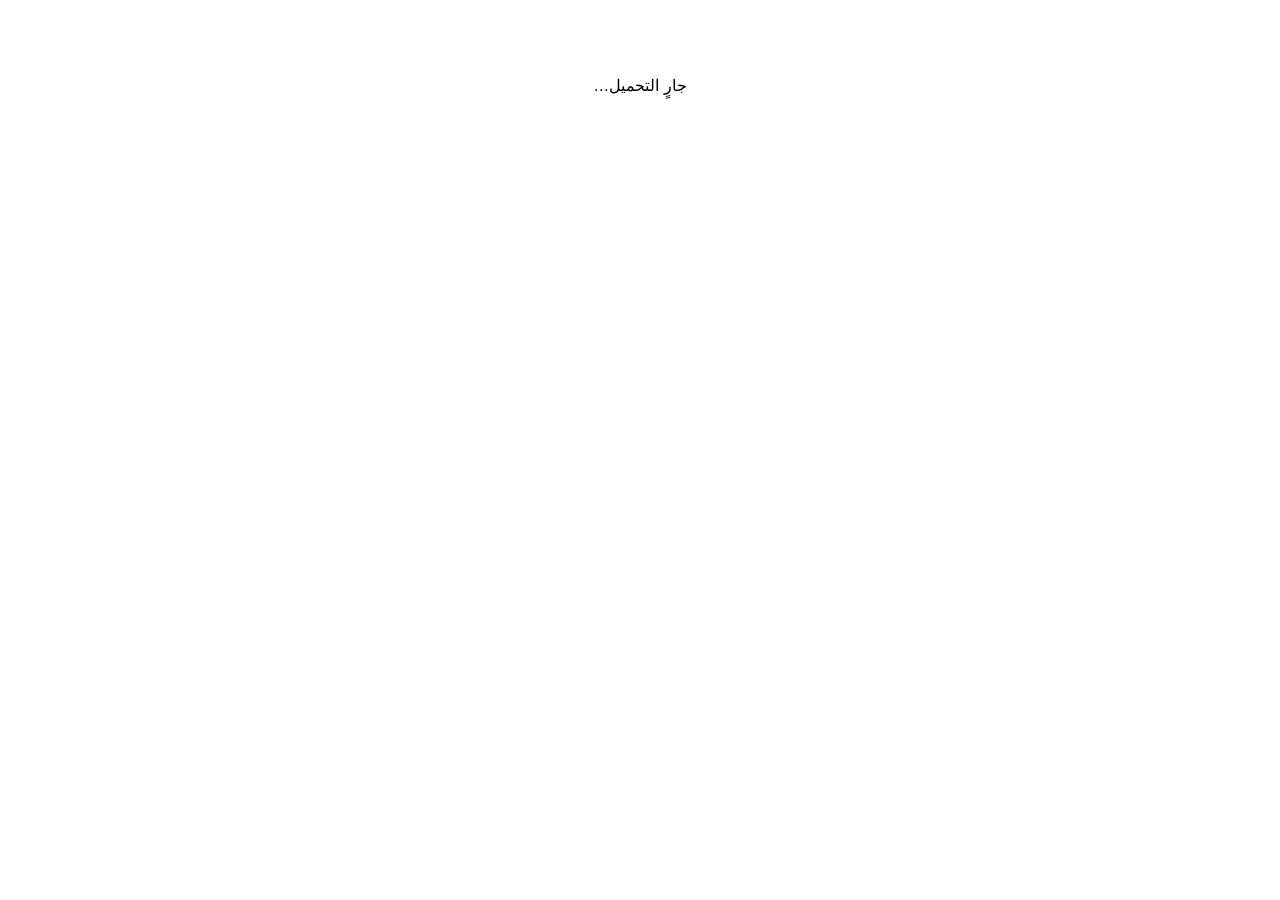
==== index.html @ 33b8eb0a "Add files via upload" ====
<!doctype html>
<html lang="ar" dir="rtl">
<head>
<meta charset="utf-8">
<meta name="viewport" content="width=device-width,initial-scale=1,viewport-fit=cover">
<title>خضره وفواكه الشرج</title>
<link rel="preconnect" href="https://fonts.googleapis.com">
<link rel="preconnect" href="https://fonts.gstatic.com" crossorigin>
<link rel="stylesheet" href="https://fonts.googleapis.com/css2?family=Lalezar&family=Tajawal:wght@400;500;700;800&display=swap">
<link rel="stylesheet" href="css/style.css">
</head>
<body>
<div id="root"><p style="text-align:center;padding:60px 0;font-family:sans-serif">جارٍ التحميل…</p></div>
<div id="toast" class="toast" role="status" aria-live="polite"></div>
<script src="js/common.js"></script>
<script src="js/shop.js"></script>
</body>
</html>
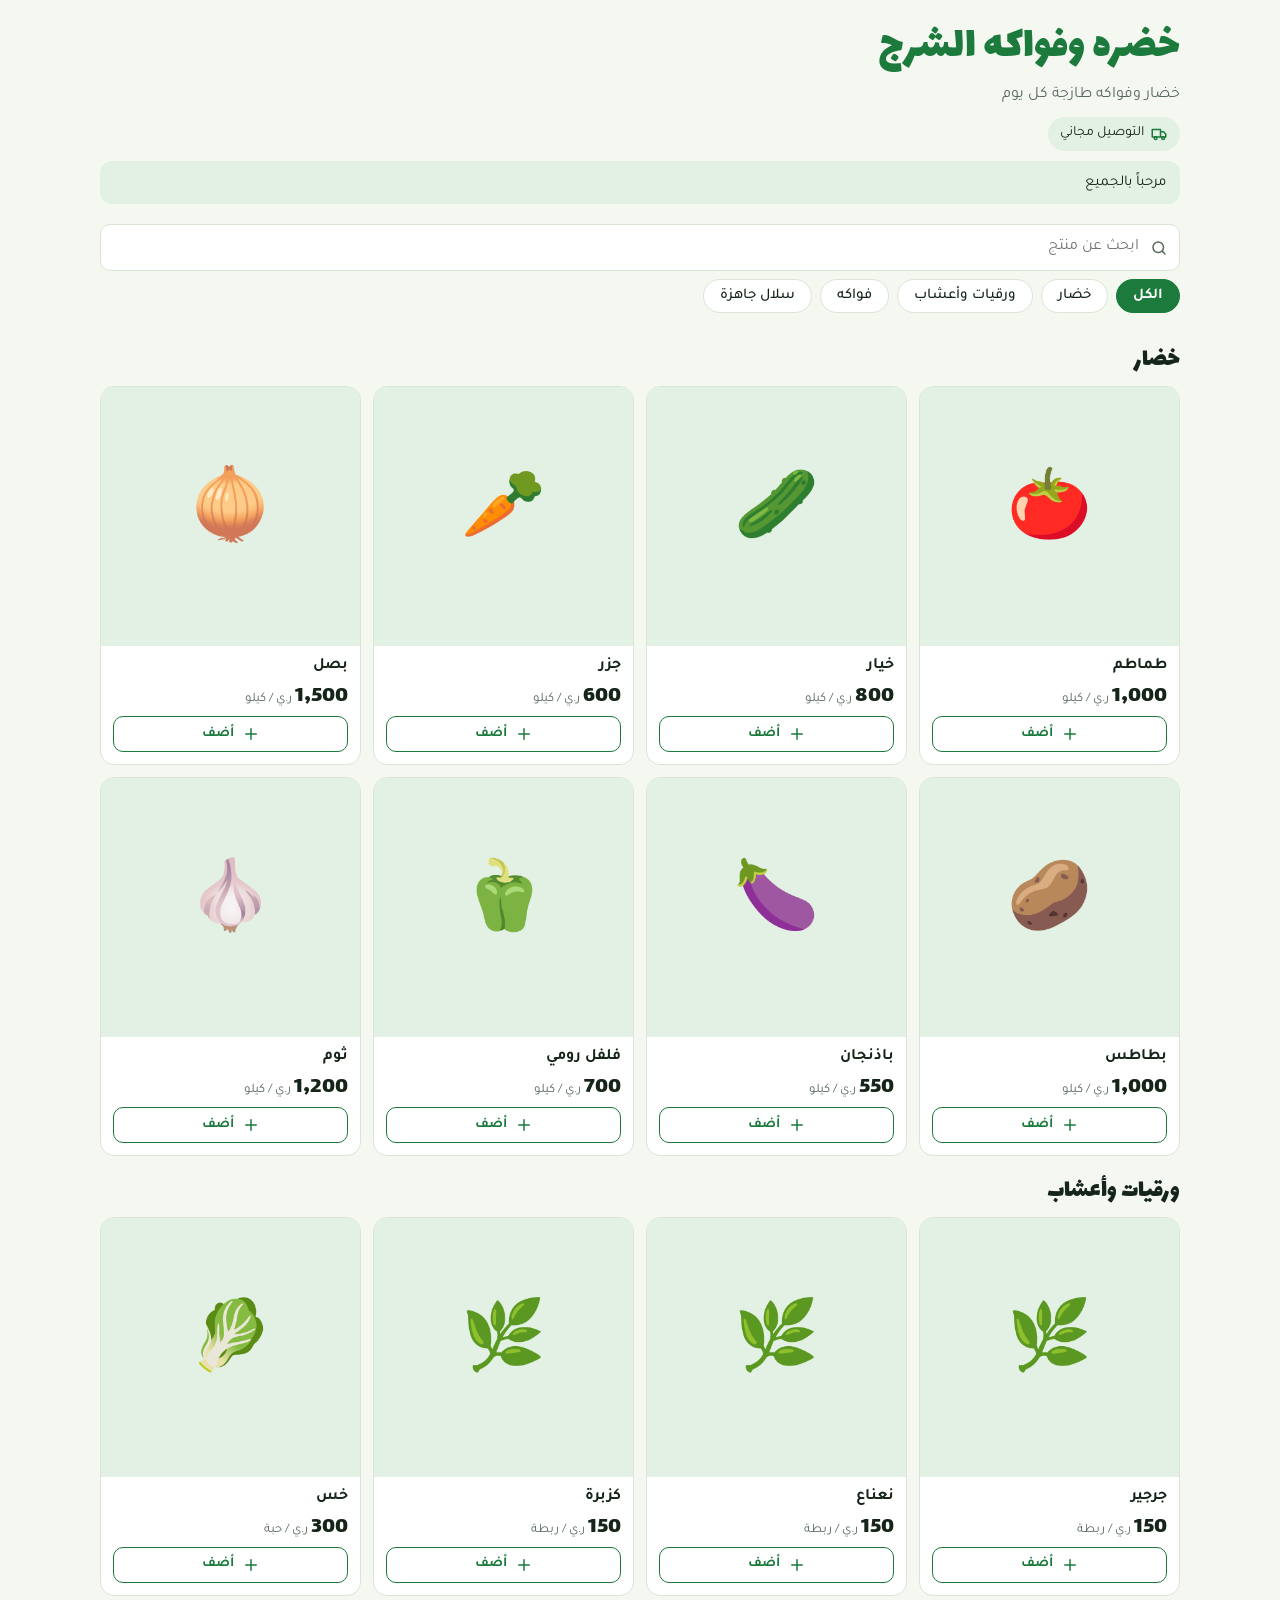
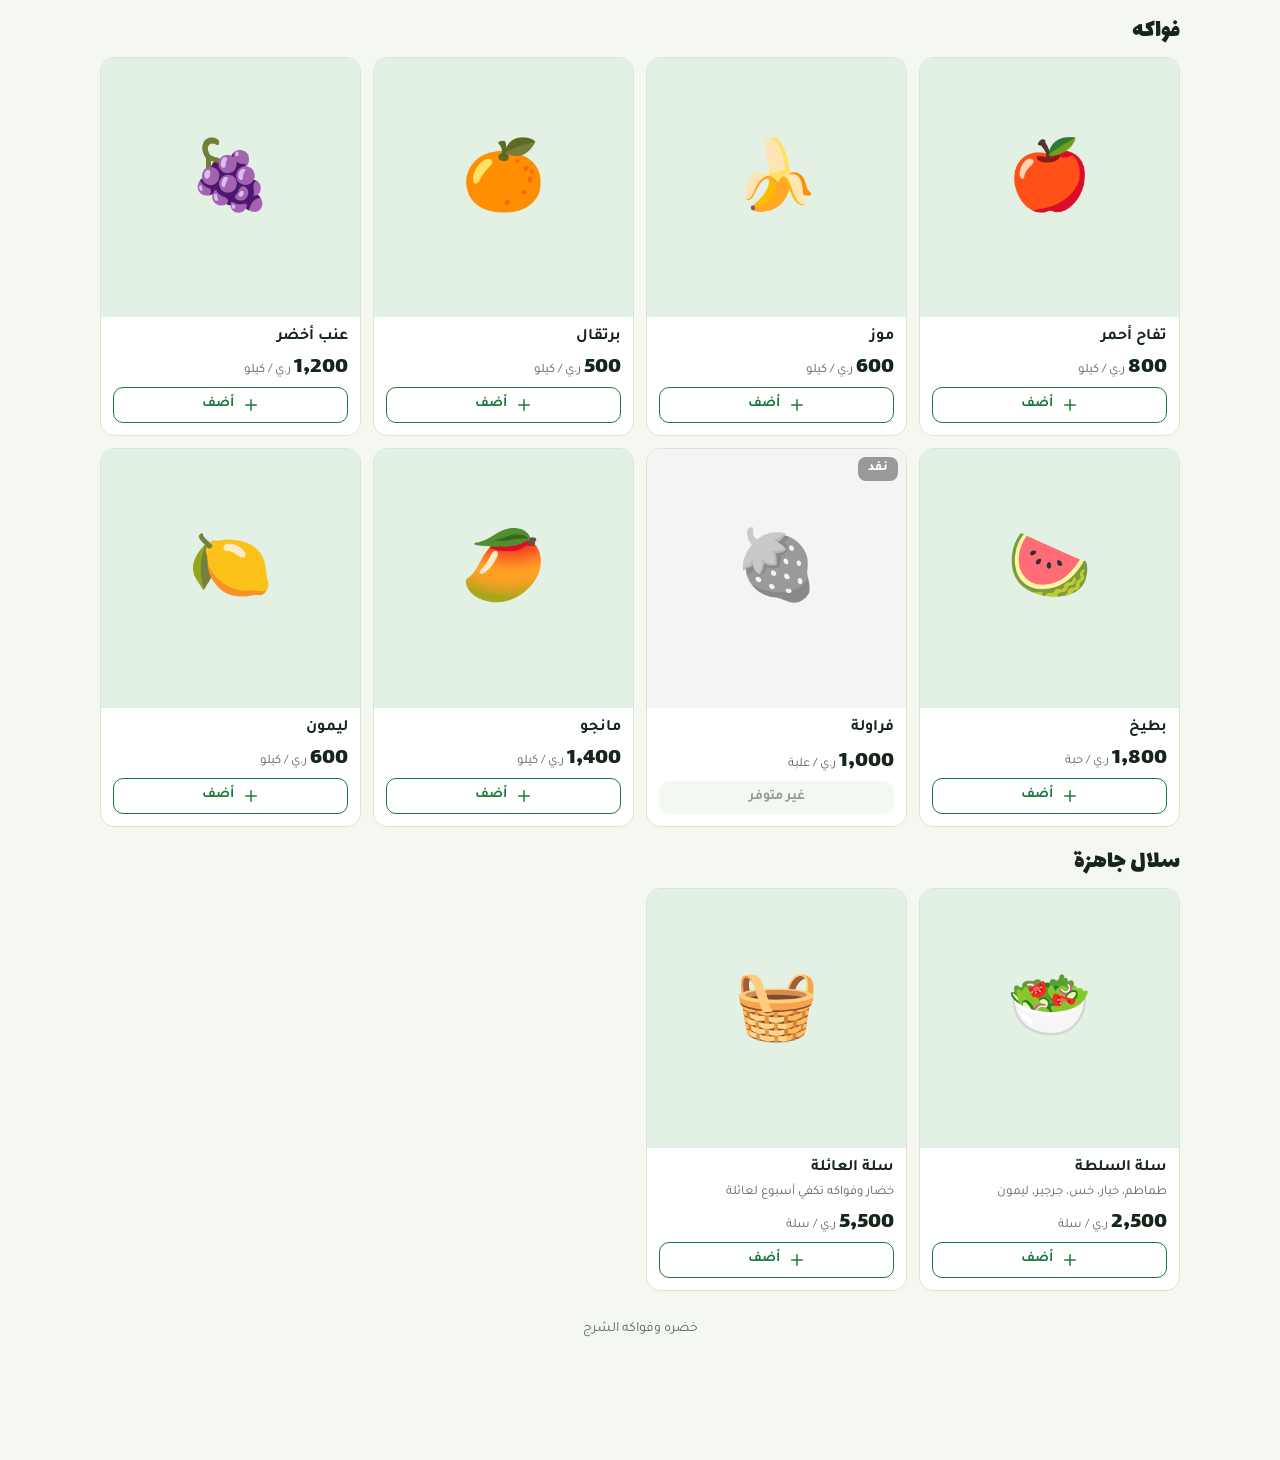
==== commit 754862b2: "Add files via upload" ====
--- a/index.html
+++ b/index.html
@@ -4,9 +4,7 @@
 <meta charset="utf-8">
 <meta name="viewport" content="width=device-width,initial-scale=1,viewport-fit=cover">
 <title>خضره وفواكه الشرج</title>
-<link rel="preconnect" href="https://fonts.googleapis.com">
-<link rel="preconnect" href="https://fonts.gstatic.com" crossorigin>
-<link rel="stylesheet" href="https://fonts.googleapis.com/css2?family=Lalezar&family=Tajawal:wght@400;500;700;800&display=swap">
+<link rel="stylesheet" href="https://fonts.googleapis.com/css2?family=Lalezar&family=Tajawal:wght@400;500;700;800&display=swap" media="print" onload="this.media='all'">
 <link rel="stylesheet" href="css/style.css">
 </head>
 <body>
--- a/css/style.css
+++ b/css/style.css
@@ -0,0 +1,183 @@
+/* خضره وفواكه الشرج - الأنماط المشتركة لصفحة الزبون ولوحة التحكم */
+html{color-scheme:light}
+img{max-width:100%}
+[hidden]{display:none!important}
+
+/* Layout concept: single-column mobile-first market stall. Header band, sticky category chips, product grid by section, fixed cart bar. Owner panel is a full-screen overlay with four tabs. */
+:root{
+  --bg:#f4f8f1;
+  --surface:#ffffff;
+  --ink:#15251a;
+  --muted:#58695d;
+  --line:#dbe5d6;
+  --brand:#1b7a3c;
+  --on-brand:#ffffff;
+  --soft:#e2f1e3;
+  --hot:#c43b24;
+  --hot-soft:#fbe6e0;
+  --scrim:rgba(10,20,12,.5);
+  --font-display:'Lalezar','Tajawal','Segoe UI',Tahoma,sans-serif;
+  --font-body:'Tajawal','Segoe UI',Tahoma,sans-serif;
+  --r:14px;
+}
+@media (prefers-color-scheme:dark){
+  :root:not([data-theme="light"]){
+    --bg:#0f1912;--surface:#17251b;--ink:#e9f3ea;--muted:#9bb0a0;--line:#274030;
+    --brand:#5fcf86;--on-brand:#0a1a0f;--soft:#1c3425;--hot:#ff8a70;--hot-soft:#3b1e17;--scrim:rgba(0,0,0,.6);
+    color-scheme:dark;
+  }
+}
+:root[data-theme="dark"]{
+  --bg:#0f1912;--surface:#17251b;--ink:#e9f3ea;--muted:#9bb0a0;--line:#274030;
+  --brand:#5fcf86;--on-brand:#0a1a0f;--soft:#1c3425;--hot:#ff8a70;--hot-soft:#3b1e17;--scrim:rgba(0,0,0,.6);
+  color-scheme:dark;
+}
+*{box-sizing:border-box}
+html{direction:rtl}
+body{background:var(--bg);color:var(--ink);font-family:var(--font-body);font-size:16px;line-height:1.55;padding-inline:16px;direction:rtl}
+button{font-family:inherit}
+.wrap{max-width:1080px;margin-inline:auto;padding-block:16px 120px}
+svg.ic{width:18px;height:18px;flex:none}
+.mut{color:var(--muted);font-size:14px}
+.vh{position:absolute;opacity:0;width:1px;height:1px;overflow:hidden}
+
+/* header */
+.head{display:flex;flex-direction:column;gap:10px;padding-block:6px 2px}
+.brandrow{display:flex;align-items:center;justify-content:space-between;gap:12px}
+h1{font-family:var(--font-display);font-weight:400;font-size:clamp(32px,8vw,46px);line-height:1.1;margin:0;color:var(--brand);text-wrap:balance;min-width:0}
+.tag{margin:0;color:var(--muted)}
+.facts{display:flex;flex-wrap:wrap;gap:8px}
+.fact{display:inline-flex;align-items:center;gap:6px;background:var(--soft);border-radius:999px;padding:6px 12px;font-size:14px;min-width:0}
+.fact svg{color:var(--brand)}
+.strip{border-radius:12px;padding:10px 14px;font-size:15px;background:var(--soft)}
+.strip.closed{background:var(--hot-soft);color:var(--hot);font-weight:700}
+
+/* buttons and inputs */
+.btn{font-weight:700;font-size:16px;border:0;border-radius:12px;padding:12px 18px;cursor:pointer;background:var(--brand);color:var(--on-brand);display:inline-flex;align-items:center;justify-content:center;gap:8px;text-decoration:none;line-height:1.2}
+.btn.ghost{background:transparent;color:var(--brand);border:1.5px solid var(--brand)}
+.btn.quiet{background:var(--soft);color:var(--ink)}
+.btn.danger{background:var(--hot-soft);color:var(--hot)}
+.btn.sm{padding:8px 12px;font-size:14px;border-radius:10px}
+.btn[disabled],.btn[aria-disabled="true"]{opacity:.45;cursor:not-allowed}
+.btn.block{width:100%}
+input,select,textarea{font:inherit;font-size:16px;color:var(--ink);background:var(--surface);border:1px solid var(--line);border-radius:10px;padding:10px 12px;width:100%;min-width:0}
+textarea{resize:vertical;min-height:70px}
+:focus-visible{outline:3px solid var(--brand);outline-offset:2px}
+label.f{display:flex;flex-direction:column;gap:6px;font-weight:700;font-size:14px;min-width:0}
+label.f .hint{font-weight:400;color:var(--muted);font-size:13px}
+
+/* sticky bar */
+.bar{position:sticky;top:env(safe-area-inset-top,0px);z-index:5;background:var(--bg);padding-block:10px 8px;margin-top:8px;display:flex;flex-direction:column;gap:8px}
+.search{position:relative}
+.search input{padding-inline-start:40px}
+.search svg{position:absolute;inset-inline-start:12px;top:50%;transform:translateY(-50%);color:var(--muted);pointer-events:none}
+.chips{display:flex;gap:8px;overflow-x:auto;padding-bottom:4px;scrollbar-width:thin}
+.chip{flex:none;border:1px solid var(--line);background:var(--surface);color:var(--ink);border-radius:999px;padding:7px 16px;font-size:15px;font-weight:500;cursor:pointer}
+.chip[aria-pressed="true"]{background:var(--brand);border-color:var(--brand);color:var(--on-brand);font-weight:700}
+
+/* catalog */
+.sec{font-family:var(--font-display);font-weight:400;font-size:26px;margin:20px 0 10px;line-height:1.2}
+.grid{display:grid;grid-template-columns:repeat(2,minmax(0,1fr));gap:12px}
+@media(min-width:620px){.grid{grid-template-columns:repeat(3,minmax(0,1fr))}}
+@media(min-width:900px){.grid{grid-template-columns:repeat(4,minmax(0,1fr))}}
+.card{background:var(--surface);border:1px solid var(--line);border-radius:var(--r);overflow:hidden;display:flex;flex-direction:column;min-width:0}
+.card.out .thumb{filter:grayscale(1);opacity:.6}
+.thumb{aspect-ratio:1/1;max-width:100%;background:var(--soft);display:grid;place-items:center;position:relative;overflow:hidden}
+.thumb img{width:100%;height:100%;object-fit:cover;display:block}
+.emo{font-size:clamp(48px,14vw,68px);line-height:1}
+.tagout{position:absolute;inset-block-start:8px;inset-inline-start:8px;background:var(--hot);color:var(--surface);font-weight:800;font-size:13px;border-radius:8px;padding:2px 10px}
+.cbody{padding:10px 12px 12px;display:flex;flex-direction:column;gap:8px;flex:1;min-width:0}
+.pname{font-weight:700;line-height:1.3;overflow-wrap:anywhere}
+.pdesc{font-size:13px;color:var(--muted);margin-top:-4px;overflow-wrap:anywhere}
+.price{font-family:var(--font-display);font-size:23px;line-height:1;margin-top:auto;font-variant-numeric:tabular-nums}
+.price small{font-family:var(--font-body);font-size:13px;color:var(--muted)}
+.step{display:flex;align-items:center;justify-content:space-between;background:var(--soft);border-radius:12px;padding:3px}
+.sbtn{width:40px;height:40px;border-radius:10px;border:0;background:var(--surface);color:var(--ink);display:grid;place-items:center;cursor:pointer}
+.sbtn.plus{background:var(--brand);color:var(--on-brand)}
+.qty{font-weight:800;font-variant-numeric:tabular-nums;min-width:0}
+.empty{text-align:center;color:var(--muted);padding-block:40px}
+.foot{margin-top:28px;color:var(--muted);font-size:14px;text-align:center}
+
+/* cart bar and sheet */
+.cartbar{position:fixed;inset-inline:0;bottom:0;z-index:20;padding:10px 16px calc(10px + env(safe-area-inset-bottom,0px));background:linear-gradient(to top,var(--bg) 70%,transparent)}
+.cartbtn{width:100%;max-width:640px;margin-inline:auto;display:flex;align-items:center;justify-content:space-between;gap:12px;border:0;border-radius:16px;background:var(--brand);color:var(--on-brand);padding:14px 18px;font-size:17px;font-weight:800;cursor:pointer}
+.cartbtn .cnt{background:var(--on-brand);color:var(--brand);border-radius:999px;min-width:28px;height:28px;display:grid;place-items:center;font-size:14px;padding-inline:8px;font-variant-numeric:tabular-nums}
+.cartbtn .tot{font-variant-numeric:tabular-nums}
+.scrim{position:fixed;inset:0;background:var(--scrim);z-index:30;display:flex;align-items:flex-end;justify-content:center}
+.panel{background:var(--bg);width:100%;max-width:560px;max-height:92%;overflow:auto;border-radius:20px 20px 0 0;padding:16px 16px calc(16px + env(safe-area-inset-bottom,0px));display:flex;flex-direction:column;gap:14px}
+@media(min-width:700px){.scrim{align-items:center}.panel{border-radius:20px}}
+.prow{display:flex;align-items:center;justify-content:space-between;gap:12px}
+.ptitle{font-family:var(--font-display);font-size:26px;margin:0;font-weight:400}
+.iconbtn{width:40px;height:40px;border-radius:10px;border:0;background:var(--soft);color:var(--ink);display:grid;place-items:center;cursor:pointer;flex:none}
+.lines{display:flex;flex-direction:column;gap:10px}
+.line{display:grid;grid-template-columns:minmax(0,1fr) 128px;gap:10px;align-items:center;background:var(--surface);border:1px solid var(--line);border-radius:12px;padding:10px}
+.line .nm{font-weight:700;overflow-wrap:anywhere}
+.line .sub{font-size:13px;color:var(--muted);font-variant-numeric:tabular-nums}
+.totals{background:var(--surface);border:1px solid var(--line);border-radius:12px;padding:12px;display:flex;flex-direction:column;gap:6px;font-variant-numeric:tabular-nums}
+.totals div{display:flex;justify-content:space-between;gap:12px}
+.totals .grand{font-weight:800;font-size:18px;border-top:1px dashed var(--line);padding-top:8px;margin-top:2px}
+.formgrid{display:flex;flex-direction:column;gap:12px}
+.hintbox{font-size:14px;color:var(--hot);background:var(--hot-soft);border-radius:10px;padding:8px 12px}
+.okbox{font-size:14px;color:var(--muted)}
+.sendrow{display:flex;gap:10px;flex-wrap:wrap}
+.sendrow .btn{flex:1 1 160px}
+
+/* toast */
+.toast{position:fixed;inset-inline:16px;bottom:calc(88px + env(safe-area-inset-bottom,0px));z-index:60;display:flex;justify-content:center;pointer-events:none}
+.toast span{background:var(--ink);color:var(--bg);border-radius:12px;padding:10px 16px;font-weight:700;font-size:15px;max-width:480px;text-align:center}
+
+/* owner panel */
+.admin{position:fixed;inset:0;z-index:40;background:var(--bg);overflow:auto}
+.ainner{max-width:900px;margin-inline:auto;padding-inline:16px;padding-bottom:calc(40px + env(safe-area-inset-bottom,0px))}
+.atop{position:sticky;top:0;z-index:3;background:var(--bg);padding-block:calc(10px + env(safe-area-inset-top,0px)) 8px;display:flex;flex-direction:column;gap:8px;border-bottom:1px solid var(--line)}
+.atoprow{display:flex;align-items:center;justify-content:space-between;gap:10px;flex-wrap:wrap}
+.atitle{font-family:var(--font-display);font-size:24px;margin:0;font-weight:400}
+.abtns{display:flex;gap:8px;flex-wrap:wrap}
+.dstat{font-size:14px;color:var(--muted)}
+.dstat.dirty{color:var(--hot);font-weight:700}
+.askbar{background:var(--hot-soft);border-radius:12px;padding:10px 12px;display:flex;flex-direction:column;gap:8px;font-weight:700;color:var(--hot)}
+.tabs{display:flex;gap:6px;overflow-x:auto}
+.tab{flex:none;border:0;background:transparent;color:var(--muted);font-size:16px;font-weight:700;padding:8px 14px;border-radius:10px;cursor:pointer}
+.tab[aria-selected="true"]{background:var(--brand);color:var(--on-brand)}
+.abody{padding-block:14px;display:flex;flex-direction:column;gap:12px}
+.banner{background:var(--soft);border-radius:12px;padding:12px 14px;font-size:15px}
+.toolbar{display:grid;grid-template-columns:minmax(0,1fr) minmax(0,160px);gap:10px}
+.toolbar .btn{grid-column:1/-1}
+.erow{background:var(--surface);border:1px solid var(--line);border-radius:var(--r);padding:12px;display:grid;grid-template-columns:84px minmax(0,1fr);gap:12px;align-items:start}
+.pick{display:flex;flex-direction:column;gap:6px;cursor:pointer;align-items:stretch;position:relative}
+.ethumb{aspect-ratio:1/1;border-radius:12px;background:var(--soft);display:grid;place-items:center;font-size:38px;overflow:hidden}
+.ethumb img{width:100%;height:100%;object-fit:cover}
+.pick .cap{font-size:12px;color:var(--brand);font-weight:700;text-align:center}
+.efields{display:grid;grid-template-columns:repeat(2,minmax(0,1fr));gap:10px;min-width:0}
+.efields .wide{grid-column:1/-1}
+.eacts{grid-column:1/-1;display:flex;gap:8px;flex-wrap:wrap;justify-content:space-between;align-items:center}
+@media(max-width:420px){.erow{grid-template-columns:minmax(0,1fr)}.pick{flex-direction:row;align-items:center}.ethumb{width:84px;flex:none}}
+.pill{border:0;border-radius:999px;padding:7px 16px;font-weight:800;font-size:14px;cursor:pointer;background:var(--soft);color:var(--brand)}
+.pill[aria-pressed="false"]{background:var(--hot-soft);color:var(--hot)}
+.qsec{font-family:var(--font-display);font-size:22px;margin:8px 0 0;font-weight:400}
+.qrow{display:grid;grid-template-columns:minmax(0,1fr) 112px auto;gap:10px;align-items:center;background:var(--surface);border:1px solid var(--line);border-radius:12px;padding:10px 12px}
+.qname{display:flex;flex-direction:column;min-width:0}
+.qname b{overflow-wrap:anywhere}
+.pricein{display:flex;align-items:center;gap:6px;font-size:14px;color:var(--muted)}
+.pricein input{text-align:center;font-weight:800;font-variant-numeric:tabular-nums;padding-inline:6px}
+@media(max-width:420px){.qrow{grid-template-columns:minmax(0,1fr) auto}.qrow .pricein{grid-column:1}.qrow .pill{grid-column:2;grid-row:1/3}}
+.crow{display:grid;grid-template-columns:minmax(0,1fr) auto;gap:8px;align-items:center;background:var(--surface);border:1px solid var(--line);border-radius:12px;padding:10px}
+.cacts{display:flex;gap:6px}
+.sgrid{display:grid;grid-template-columns:repeat(2,minmax(0,1fr));gap:12px}
+.sgrid .wide{grid-column:1/-1}
+@media(max-width:520px){.sgrid{grid-template-columns:minmax(0,1fr)}}
+.hr{border:0;border-top:1px solid var(--line);margin-block:4px}
+@media (prefers-reduced-motion:reduce){*{transition:none!important;animation:none!important}}
+
+/* base for standalone pages */
+body{margin:0;padding-block:env(safe-area-inset-top,0px) env(safe-area-inset-bottom,0px)}
+body.adm{padding-inline:0;padding-block:0}
+.admin{position:static;inset:auto;overflow:visible}
+.ainner{min-height:100vh}
+/* login */
+.login{max-width:460px;margin:32px auto;display:flex;flex-direction:column;gap:14px;background:var(--surface);border:1px solid var(--line);border-radius:var(--r);padding:20px}
+.login h1{font-size:30px}
+.login ol{margin:0;padding-inline-start:20px;color:var(--muted);font-size:14px;display:flex;flex-direction:column;gap:4px}
+.errbox{background:var(--hot-soft);color:var(--hot);border-radius:10px;padding:10px 12px;font-weight:700;font-size:14px}
+.okline{color:var(--brand);font-weight:700;font-size:14px}
+.thumb img,.ethumb img{aspect-ratio:1/1;object-fit:cover}
